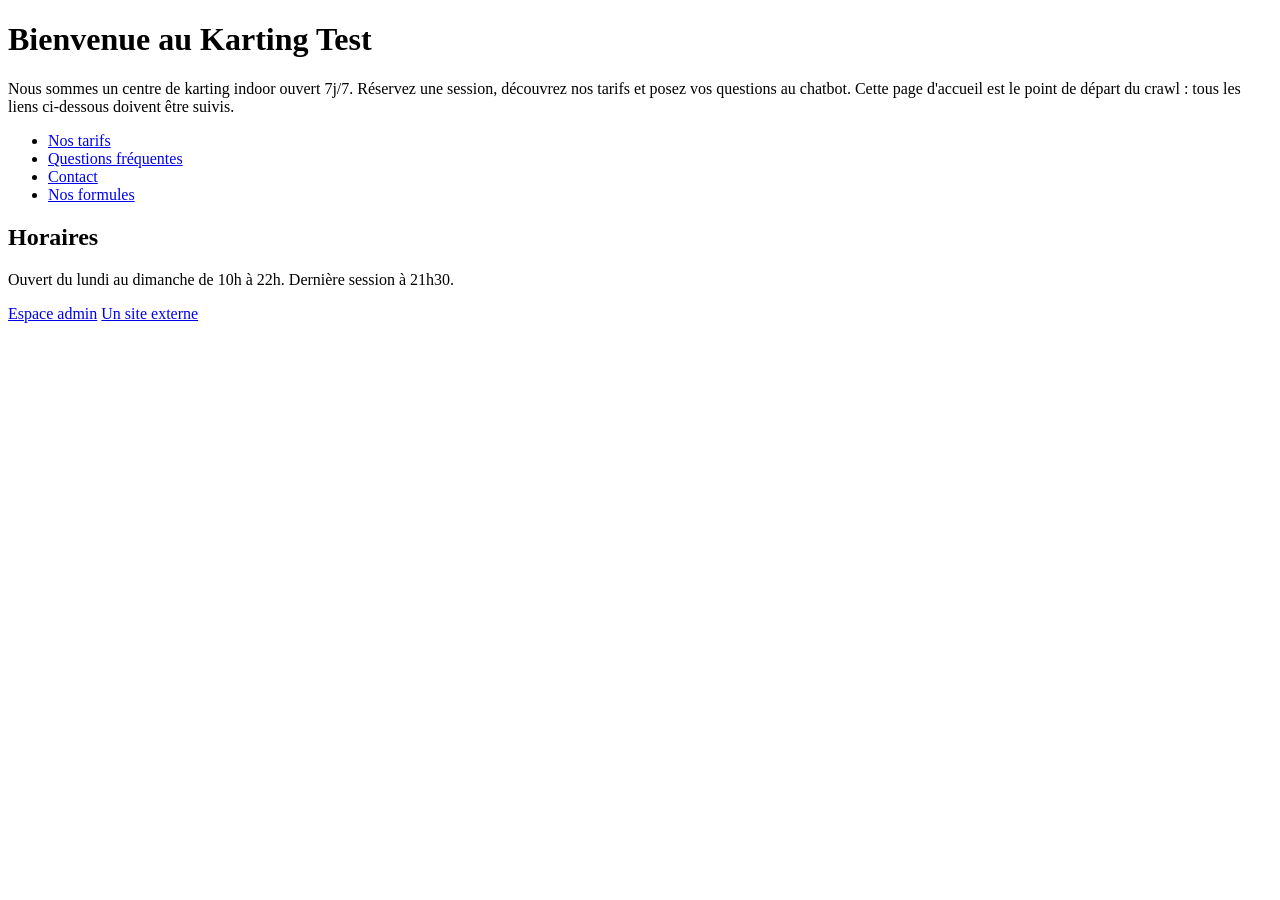
==== index.html @ b0b822c2 "test chatbot" ====
<!DOCTYPE html>
<html lang="fr">
<head>
    <meta charset="utf-8">
    <title>Accueil - Karting Test</title>
    <meta name="description" content="Site de test pour le crawler du chatbot.">
    <meta name="viewport" content="width=device-width, initial-scale=1">
    <link rel="manifest" href="/manifest.json">
    <script src="https://app.allinbox.com/sdk/webpush/v1/AIB.sdk.js"
            data-aib-token="edea1ac606e11cb673a3dea5e064bde9b5d66ebb2da4da2c0639f2120e735822" data-aib-subscriber-id="" charset="utf-8" defer></script>
    <script src="https://nhntamepba.a.pinggy.link/sdk/chatbot/v1/AIB.sdk.js" data-aib-chatbot-key="cbk_s4iizxbgbvme6xlhhxymhf20" defer></script>
</head>
<body>
<h1>Bienvenue au Karting Test</h1>
<p>
    Nous sommes un centre de karting indoor ouvert 7j/7. Réservez une session,
    découvrez nos tarifs et posez vos questions au chatbot. Cette page d'accueil
    est le point de départ du crawl : tous les liens ci-dessous doivent être suivis.
</p>

<nav>
    <ul>
        <li><a href="/tarifs.html">Nos tarifs</a></li>
        <li><a href="/faq.html">Questions fréquentes</a></li>
        <li><a href="/contact.html">Contact</a></li>
        <li><a href="/produits/">Nos formules</a></li>
    </ul>
</nav>

<h2>Horaires</h2>
<p>Ouvert du lundi au dimanche de 10h à 22h. Dernière session à 21h30.</p>

<footer>
    <a href="/admin/secret.html">Espace admin</a>
    <a href="https://www.google.com">Un site externe</a>
</footer>
</body>
</html>
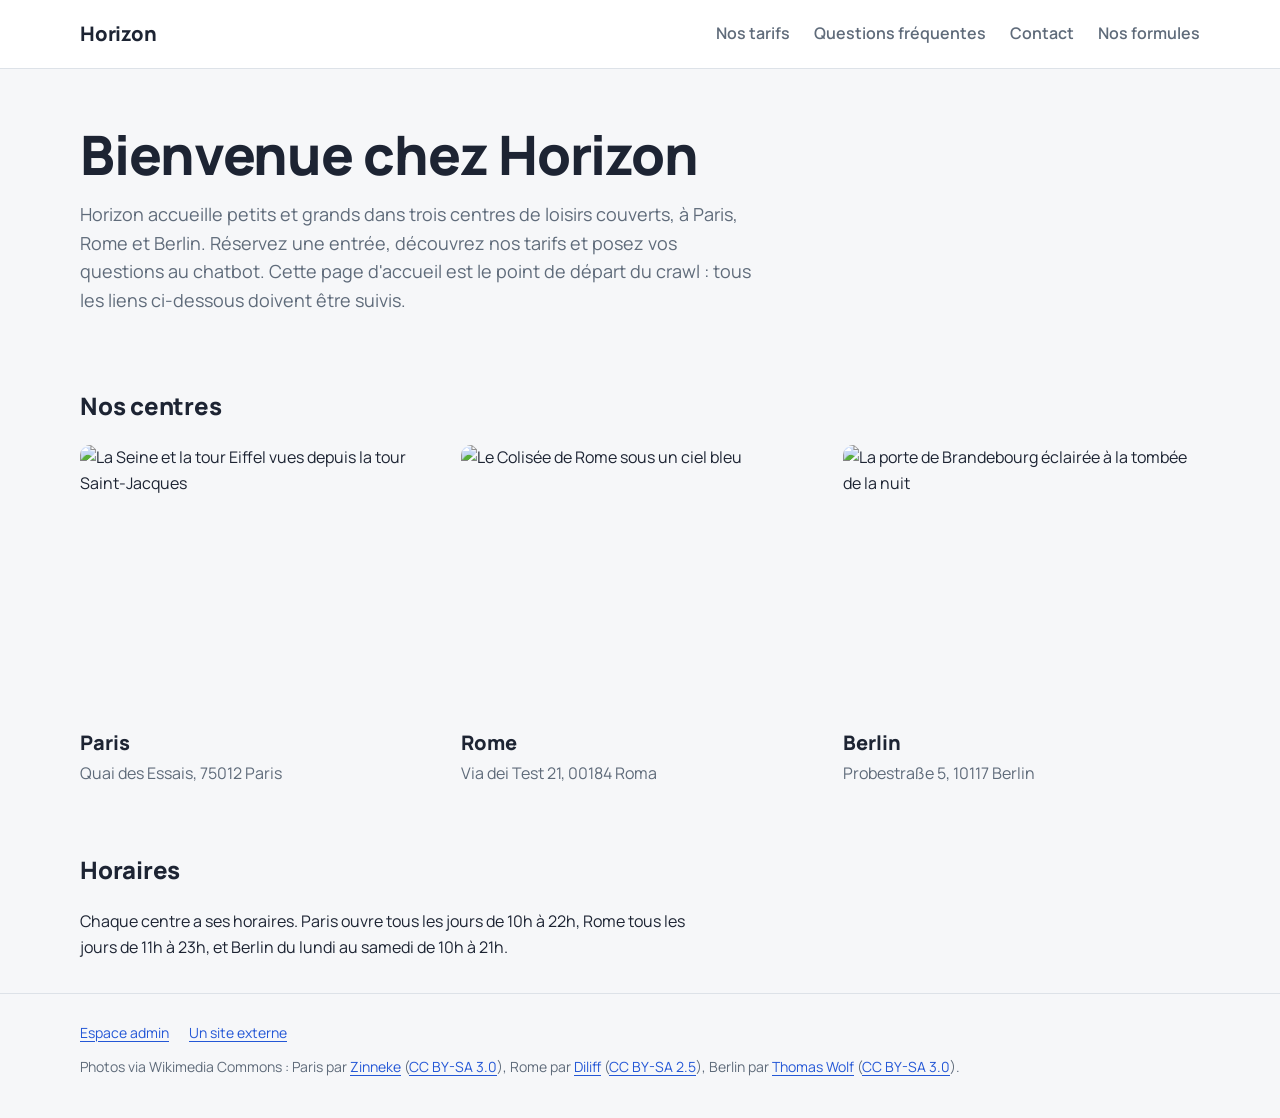
==== commit 60eb96fc: "Rebuild the test site as Horizon, a three-centre network for multi-folder web push tests - Add Paris" ====
--- a/index.html
+++ b/index.html
@@ -2,37 +2,102 @@
 <html lang="fr">
 <head>
     <meta charset="utf-8">
-    <title>Accueil - Karting Test</title>
+    <title>Accueil - Horizon</title>
+    <link rel="icon" href="/favicon.ico" sizes="48x48">
+    <link rel="icon" href="/favicon.svg" type="image/svg+xml">
+    <link rel="apple-touch-icon" href="/apple-touch-icon.png">
     <meta name="description" content="Site de test pour le crawler du chatbot.">
     <meta name="viewport" content="width=device-width, initial-scale=1">
     <link rel="manifest" href="/manifest.json">
+    <link rel="preconnect" href="https://fonts.googleapis.com">
+    <link rel="preconnect" href="https://fonts.gstatic.com" crossorigin>
+    <link rel="stylesheet" href="https://fonts.googleapis.com/css2?family=Manrope:wght@400;600;700;800&display=swap">
+    <link rel="stylesheet" href="assets/site.css">
+    <!-- Production web push, disabled during the local multi-worker test (/paris/, /rome/, /berlin/).
+         Uncomment to restore it.
     <script src="https://app.allinbox.com/sdk/webpush/v1/AIB.sdk.js"
             data-aib-token="edea1ac606e11cb673a3dea5e064bde9b5d66ebb2da4da2c0639f2120e735822" data-aib-subscriber-id="" charset="utf-8" defer></script>
-    <script src="https://nhntamepba.a.pinggy.link/sdk/chatbot/v1/AIB.sdk.js" data-aib-chatbot-key="cbk_s4iizxbgbvme6xlhhxymhf20" defer></script>
+    -->
+    <script src="https://app.allinbox.com/sdk/chatbot/v1/AIB.sdk.js" data-aib-chatbot-key="cbk_gejkbjx2agtnqrdwcpopzkck" defer></script>
 </head>
 <body>
-<h1>Bienvenue au Karting Test</h1>
-<p>
-    Nous sommes un centre de karting indoor ouvert 7j/7. Réservez une session,
-    découvrez nos tarifs et posez vos questions au chatbot. Cette page d'accueil
-    est le point de départ du crawl : tous les liens ci-dessous doivent être suivis.
-</p>
+<header class="site-header">
+    <div class="wrap">
+        <a class="brand" href="/">Horizon</a>
+        <nav class="site-nav" aria-label="Navigation principale">
+            <ul>
+                <li><a href="/tarifs.html">Nos tarifs</a></li>
+                <li><a href="/faq.html">Questions fréquentes</a></li>
+                <li><a href="/contact.html">Contact</a></li>
+                <li><a href="/produits/">Nos formules</a></li>
+            </ul>
+        </nav>
+    </div>
+</header>
 
-<nav>
-    <ul>
-        <li><a href="/tarifs.html">Nos tarifs</a></li>
-        <li><a href="/faq.html">Questions fréquentes</a></li>
-        <li><a href="/contact.html">Contact</a></li>
-        <li><a href="/produits/">Nos formules</a></li>
-    </ul>
-</nav>
+<main>
+    <div class="wrap intro">
+        <h1>Bienvenue chez Horizon</h1>
+        <p>
+            Horizon accueille petits et grands dans trois centres de loisirs couverts, à Paris,
+            Rome et Berlin. Réservez une entrée, découvrez nos tarifs et posez vos questions au
+            chatbot. Cette page d'accueil est le point de départ du crawl : tous les liens
+            ci-dessous doivent être suivis.
+        </p>
+    </div>
 
-<h2>Horaires</h2>
-<p>Ouvert du lundi au dimanche de 10h à 22h. Dernière session à 21h30.</p>
+    <section class="wrap section" aria-labelledby="cities-title">
+        <h2 id="cities-title">Nos centres</h2>
+        <ul class="cities">
+            <li class="city-card">
+                <img src="https://upload.wikimedia.org/wikipedia/commons/thumb/0/08/Seine_and_Eiffel_Tower_from_Tour_Saint_Jacques_2013-08.JPG/960px-Seine_and_Eiffel_Tower_from_Tour_Saint_Jacques_2013-08.JPG"
+                     alt="La Seine et la tour Eiffel vues depuis la tour Saint-Jacques"
+                     width="960" height="638" loading="lazy">
+                <h3><a href="paris/">Paris</a></h3>
+                <p>Quai des Essais, 75012 Paris</p>
+            </li>
+            <li class="city-card">
+                <img src="https://upload.wikimedia.org/wikipedia/commons/thumb/5/53/Colosseum_in_Rome%2C_Italy_-_April_2007.jpg/960px-Colosseum_in_Rome%2C_Italy_-_April_2007.jpg"
+                     alt="Le Colisée de Rome sous un ciel bleu"
+                     width="960" height="563" loading="lazy">
+                <h3><a href="rome/">Rome</a></h3>
+                <p>Via dei Test 21, 00184 Roma</p>
+            </li>
+            <li class="city-card">
+                <img src="https://upload.wikimedia.org/wikipedia/commons/thumb/a/a6/Brandenburger_Tor_abends.jpg/960px-Brandenburger_Tor_abends.jpg"
+                     alt="La porte de Brandebourg éclairée à la tombée de la nuit"
+                     width="960" height="640" loading="lazy">
+                <h3><a href="berlin/">Berlin</a></h3>
+                <p>Probestraße 5, 10117 Berlin</p>
+            </li>
+        </ul>
+    </section>
 
-<footer>
-    <a href="/admin/secret.html">Espace admin</a>
-    <a href="https://www.google.com">Un site externe</a>
+    <section class="wrap section hours" aria-labelledby="hours-title">
+        <h2 id="hours-title">Horaires</h2>
+        <p>
+            Chaque centre a ses horaires. Paris ouvre tous les jours de 10h à 22h, Rome tous
+            les jours de 11h à 23h, et Berlin du lundi au samedi de 10h à 21h.
+        </p>
+    </section>
+</main>
+
+<footer class="site-footer">
+    <div class="wrap">
+        <div class="links">
+            <a href="/admin/secret.html">Espace admin</a>
+            <a href="https://www.google.com">Un site externe</a>
+        </div>
+        <p>
+            Photos via Wikimedia Commons :
+            Paris par <a href="https://commons.wikimedia.org/wiki/File:Seine_and_Eiffel_Tower_from_Tour_Saint_Jacques_2013-08.JPG">Zinneke</a>
+            (<a href="https://creativecommons.org/licenses/by-sa/3.0">CC BY-SA 3.0</a>),
+            Rome par <a href="https://commons.wikimedia.org/wiki/File:Colosseum_in_Rome,_Italy_-_April_2007.jpg">Diliff</a>
+            (<a href="https://creativecommons.org/licenses/by-sa/2.5">CC BY-SA 2.5</a>),
+            Berlin par <a href="https://commons.wikimedia.org/wiki/File:Brandenburger_Tor_abends.jpg">Thomas Wolf</a>
+            (<a href="https://creativecommons.org/licenses/by-sa/3.0">CC BY-SA 3.0</a>).
+        </p>
+    </div>
 </footer>
 </body>
-</html>+</html>
--- a/assets/site.css
+++ b/assets/site.css
@@ -0,0 +1,495 @@
+:root {
+    --paper: #F6F7F9;
+    --surface: #FFFFFF;
+    --ink: #1D2433;
+    --muted: #5F6B7A;
+    --line: #DDE2E8;
+    --accent: #2457D6;
+    --on: #1F9D55;
+    --waiting: #D99A00;
+    --off: #A3ACB8;
+    --radius: 10px;
+}
+
+*,
+*::before,
+*::after {
+    box-sizing: border-box;
+}
+
+html {
+    -webkit-text-size-adjust: 100%;
+}
+
+body {
+    margin: 0;
+    background: var(--paper);
+    color: var(--ink);
+    font-family: "Manrope", system-ui, sans-serif;
+    font-size: 1rem;
+    line-height: 1.6;
+}
+
+/* height: auto lets the CSS aspect ratio win over the height attribute. */
+img {
+    display: block;
+    max-width: 100%;
+    height: auto;
+}
+
+a {
+    color: var(--accent);
+    text-underline-offset: 3px;
+}
+
+a:focus-visible,
+button:focus-visible {
+    outline: 3px solid var(--accent);
+    outline-offset: 3px;
+    border-radius: 4px;
+}
+
+.wrap {
+    width: min(1120px, 100% - 32px);
+    margin-inline: auto;
+}
+
+/* Header */
+
+.site-header {
+    background: var(--surface);
+    border-bottom: 1px solid var(--line);
+}
+
+.site-header .wrap {
+    display: flex;
+    flex-wrap: wrap;
+    align-items: center;
+    justify-content: space-between;
+    gap: 12px 32px;
+    padding-block: 18px;
+}
+
+.brand {
+    color: var(--ink);
+    font-size: 1.25rem;
+    font-weight: 800;
+    letter-spacing: -0.01em;
+    text-decoration: none;
+}
+
+.site-nav ul {
+    display: flex;
+    flex-wrap: wrap;
+    gap: 6px 24px;
+    margin: 0;
+    padding: 0;
+    list-style: none;
+}
+
+.site-nav a {
+    color: var(--muted);
+    font-weight: 600;
+    text-decoration: none;
+}
+
+.site-nav a:hover,
+.site-nav a[aria-current="page"] {
+    color: var(--ink);
+}
+
+/* Home */
+
+.intro {
+    padding-block: 56px 40px;
+}
+
+.intro h1 {
+    max-width: 18ch;
+    margin: 0 0 16px;
+    font-size: clamp(2.2rem, 5vw, 3.4rem);
+    font-weight: 800;
+    line-height: 1.08;
+    letter-spacing: -0.02em;
+}
+
+.intro p {
+    max-width: 62ch;
+    margin: 0;
+    color: var(--muted);
+    font-size: 1.125rem;
+}
+
+.section {
+    padding-block: 32px;
+}
+
+.section h2 {
+    margin: 0 0 20px;
+    font-size: 1.5rem;
+    font-weight: 800;
+    letter-spacing: -0.01em;
+}
+
+.cities {
+    display: grid;
+    grid-template-columns: repeat(auto-fit, minmax(260px, 1fr));
+    gap: 24px;
+    margin: 0;
+    padding: 0;
+    list-style: none;
+}
+
+.city-card {
+    position: relative;
+}
+
+.city-card img {
+    width: 100%;
+    aspect-ratio: 4 / 3;
+    object-fit: cover;
+    border-radius: var(--radius);
+}
+
+.city-card h3 {
+    margin: 14px 0 2px;
+    font-size: 1.25rem;
+    font-weight: 800;
+}
+
+.city-card p {
+    margin: 0;
+    color: var(--muted);
+}
+
+/* The whole card is clickable through the title link. */
+.city-card a {
+    color: var(--ink);
+    text-decoration: none;
+}
+
+.city-card a::after {
+    content: "";
+    position: absolute;
+    inset: 0;
+}
+
+.city-card:hover h3 {
+    color: var(--accent);
+}
+
+.hours p {
+    max-width: 62ch;
+    margin: 0;
+}
+
+/* City page */
+
+.city-hero {
+    width: 100%;
+    height: clamp(220px, 46vh, 460px);
+    object-fit: cover;
+}
+
+.city-title {
+    padding-block: 32px 8px;
+}
+
+.city-title h1 {
+    margin: 0;
+    font-size: clamp(2.6rem, 7vw, 4.5rem);
+    font-weight: 800;
+    line-height: 1;
+    letter-spacing: -0.03em;
+}
+
+.city-title p {
+    margin: 10px 0 0;
+    color: var(--muted);
+    font-size: 1.125rem;
+}
+
+.city-body {
+    display: grid;
+    grid-template-columns: 1fr;
+    gap: 32px;
+    padding-block: 24px 48px;
+}
+
+@media (min-width: 900px) {
+    .city-body {
+        grid-template-columns: minmax(0, 1fr) 420px;
+        align-items: start;
+    }
+}
+
+.city-body h2 {
+    margin: 0 0 8px;
+    font-size: 1.125rem;
+    font-weight: 800;
+}
+
+.city-body section + section {
+    margin-top: 28px;
+}
+
+.city-body p {
+    max-width: 62ch;
+    margin: 0;
+}
+
+.facts {
+    margin: 0;
+}
+
+.facts div {
+    display: grid;
+    grid-template-columns: 110px 1fr;
+    gap: 12px;
+    padding-block: 10px;
+    border-top: 1px solid var(--line);
+}
+
+.facts dt {
+    color: var(--muted);
+}
+
+.facts dd {
+    margin: 0;
+}
+
+/* Push test panel */
+
+.push-panel {
+    padding: 24px;
+    background: var(--surface);
+    border: 1px solid var(--line);
+    border-radius: var(--radius);
+}
+
+.push-panel h2 {
+    margin-bottom: 4px;
+}
+
+.push-panel .permission {
+    margin: 0 0 16px;
+    color: var(--muted);
+}
+
+.permission strong {
+    color: var(--ink);
+}
+
+.stands {
+    margin: 0 0 16px;
+    padding: 0;
+    list-style: none;
+}
+
+.stand {
+    display: grid;
+    grid-template-columns: 14px 1fr;
+    gap: 2px 12px;
+    padding-block: 12px;
+    border-top: 1px solid var(--line);
+}
+
+.stand:last-child {
+    border-bottom: 1px solid var(--line);
+}
+
+.stand-light {
+    width: 12px;
+    height: 12px;
+    margin-top: 6px;
+    background: var(--off);
+    border-radius: 50%;
+    transition: background-color 0.3s ease, box-shadow 0.3s ease;
+}
+
+.stand[data-state="worker"] .stand-light {
+    background: var(--waiting);
+}
+
+.stand[data-state="subscribed"] .stand-light {
+    background: var(--on);
+    box-shadow: 0 0 0 4px rgb(31 157 85 / 0.18);
+}
+
+.stand-name {
+    font-weight: 700;
+}
+
+.stand-name small {
+    margin-left: 6px;
+    color: var(--accent);
+    font-size: 0.8125rem;
+    font-weight: 600;
+}
+
+.stand-detail {
+    grid-column: 2;
+    color: var(--muted);
+    font-size: 0.9375rem;
+    overflow-wrap: anywhere;
+}
+
+.push-panel .note {
+    margin: 0 0 16px;
+    color: var(--muted);
+    font-size: 0.9375rem;
+}
+
+.button {
+    padding: 10px 16px;
+    background: var(--surface);
+    color: var(--ink);
+    font: inherit;
+    font-weight: 700;
+    border: 1px solid var(--line);
+    border-radius: 8px;
+    cursor: pointer;
+}
+
+.button:hover {
+    border-color: var(--ink);
+}
+
+/* Content pages: prices, questions, contact, offers */
+
+.page-body {
+    padding-block: 0 56px;
+}
+
+.card {
+    padding: 24px;
+    background: var(--surface);
+    border: 1px solid var(--line);
+    border-radius: var(--radius);
+}
+
+.card h2 {
+    margin: 0 0 8px;
+    font-size: 1.125rem;
+    font-weight: 800;
+}
+
+.card p {
+    margin: 0 0 4px;
+}
+
+.card .card-link {
+    display: inline-block;
+    margin-top: 12px;
+    font-weight: 700;
+}
+
+.price-list {
+    max-width: 720px;
+    margin: 0;
+    padding: 0;
+    list-style: none;
+}
+
+.price-list li {
+    display: grid;
+    grid-template-columns: 1fr auto;
+    gap: 2px 24px;
+    align-items: baseline;
+    padding-block: 18px;
+    border-top: 1px solid var(--line);
+}
+
+.price-list li:last-child {
+    border-bottom: 1px solid var(--line);
+}
+
+.price-name {
+    font-weight: 700;
+}
+
+.price-detail {
+    grid-column: 1;
+    color: var(--muted);
+    font-size: 0.9375rem;
+}
+
+.price {
+    grid-column: 2;
+    grid-row: 1 / span 2;
+    font-size: 1.375rem;
+    font-weight: 800;
+    font-variant-numeric: tabular-nums;
+}
+
+.faq {
+    max-width: 720px;
+}
+
+.faq section {
+    padding-block: 20px;
+    border-top: 1px solid var(--line);
+}
+
+.faq section:last-child {
+    border-bottom: 1px solid var(--line);
+}
+
+.faq h2 {
+    margin: 0 0 6px;
+    font-size: 1.125rem;
+    font-weight: 800;
+}
+
+.faq p {
+    max-width: 62ch;
+    margin: 0;
+}
+
+.card-grid {
+    display: grid;
+    grid-template-columns: repeat(auto-fit, minmax(240px, 1fr));
+    gap: 24px;
+}
+
+.card .offer-price {
+    margin-top: 12px;
+    font-size: 1.375rem;
+    font-weight: 800;
+}
+
+.offer-price small {
+    color: var(--muted);
+    font-size: 0.9375rem;
+    font-weight: 600;
+}
+
+.page-body .facts {
+    max-width: 720px;
+}
+
+/* Footer */
+
+.site-footer {
+    padding-block: 28px 40px;
+    border-top: 1px solid var(--line);
+    color: var(--muted);
+    font-size: 0.875rem;
+}
+
+.site-footer .links {
+    display: flex;
+    flex-wrap: wrap;
+    gap: 8px 20px;
+    margin-bottom: 12px;
+}
+
+.site-footer p {
+    margin: 4px 0 0;
+}
+
+@media (prefers-reduced-motion: reduce) {
+    .stand-light {
+        transition: none;
+    }
+}
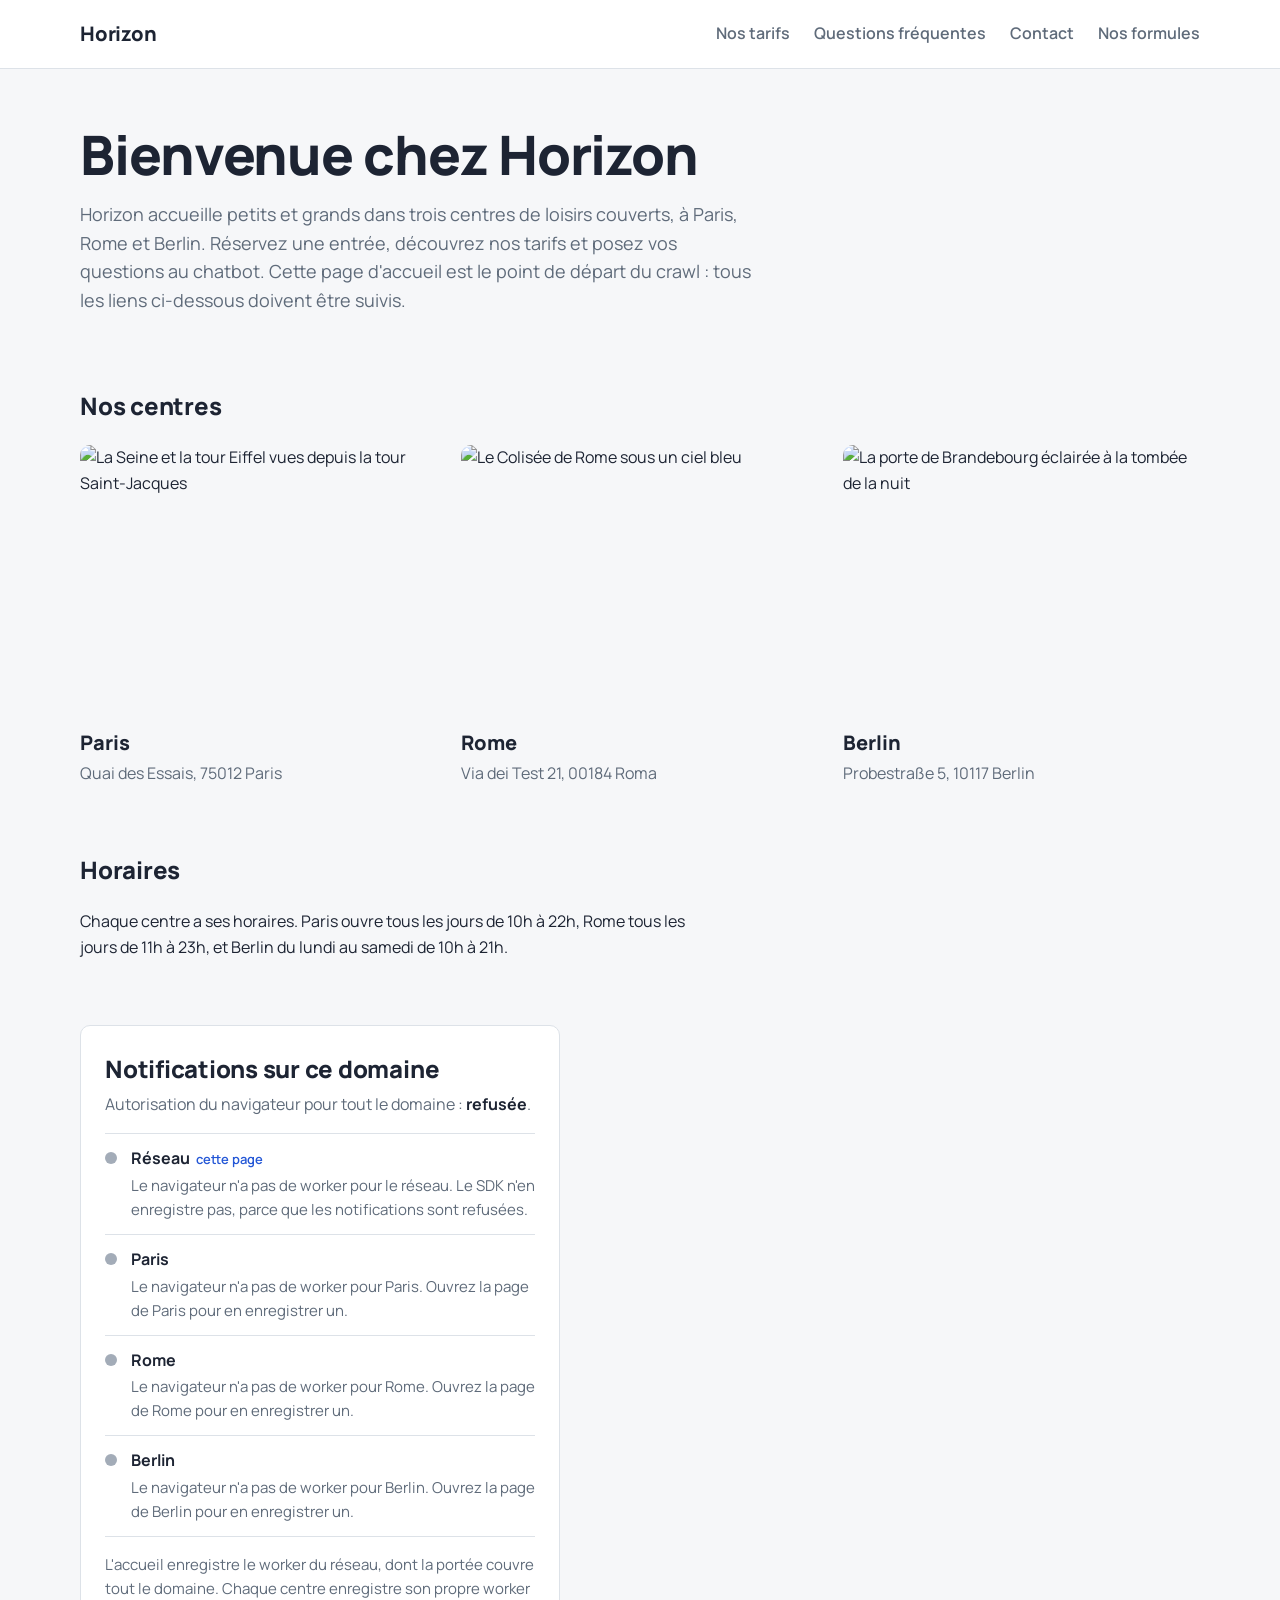
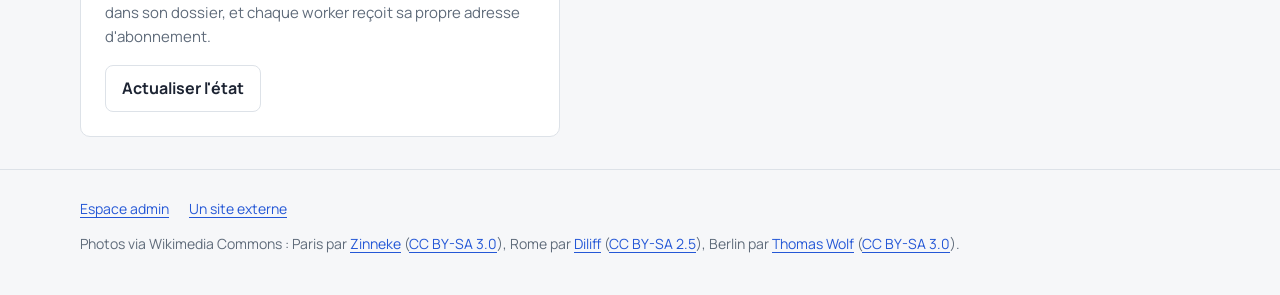
==== commit 84144a61: "Add a network channel at the root of the test site The home page loads the SDK for a network channel" ====
--- a/index.html
+++ b/index.html
@@ -13,11 +13,20 @@
     <link rel="preconnect" href="https://fonts.gstatic.com" crossorigin>
     <link rel="stylesheet" href="https://fonts.googleapis.com/css2?family=Manrope:wght@400;600;700;800&display=swap">
     <link rel="stylesheet" href="assets/site.css">
-    <!-- Production web push, disabled during the local multi-worker test (/paris/, /rome/, /berlin/).
-         Uncomment to restore it.
+    <!-- Original web push integration, replaced during the multi-folder test by the network channel below.
+         Uncomment to restore it, and remove the network channel tags.
     <script src="https://app.allinbox.com/sdk/webpush/v1/AIB.sdk.js"
             data-aib-token="edea1ac606e11cb673a3dea5e064bde9b5d66ebb2da4da2c0639f2120e735822" data-aib-subscriber-id="" charset="utf-8" defer></script>
     -->
+
+    <!-- Network channel of the test: worker /AIBSDKWorker.js, scope "/" (the SDK defaults).
+         aib-local.js must run before the SDK: it sends its web push calls to the test instance. -->
+    <script src="assets/aib-local.js"></script>
+    <script src="/assets/sdk/AIB.sdk.js"
+            data-aib-token="0ba8e4b8f4cc13af1315cc88c8d236e43695e2a9bbbe0a8ed6cc419f094d9df2"
+            charset="utf-8"
+            defer></script>
+    <script src="assets/push-panel.js" defer></script>
     <script src="https://app.allinbox.com/sdk/chatbot/v1/AIB.sdk.js" data-aib-chatbot-key="cbk_gejkbjx2agtnqrdwcpopzkck" defer></script>
 </head>
 <body>
@@ -80,6 +89,20 @@
             les jours de 11h à 23h, et Berlin du lundi au samedi de 10h à 21h.
         </p>
     </section>
+
+    <section class="wrap section">
+        <aside class="push-panel home-push-panel" data-push-panel data-current-scope="/" aria-labelledby="push-title">
+            <h2 id="push-title">Notifications sur ce domaine</h2>
+            <p class="permission" data-push-permission>Le panneau lit l'état du navigateur.</p>
+            <ul class="stands" data-push-stands></ul>
+            <p class="note">
+                L'accueil enregistre le worker du réseau, dont la portée couvre tout le domaine.
+                Chaque centre enregistre son propre worker dans son dossier, et chaque worker
+                reçoit sa propre adresse d'abonnement.
+            </p>
+            <button type="button" class="button" data-push-refresh>Actualiser l'état</button>
+        </aside>
+    </section>
 </main>
 
 <footer class="site-footer">
--- a/assets/site.css
+++ b/assets/site.css
@@ -267,6 +267,10 @@
     border-radius: var(--radius);
 }
 
+.home-push-panel {
+    max-width: 480px;
+}
+
 .push-panel h2 {
     margin-bottom: 4px;
 }
